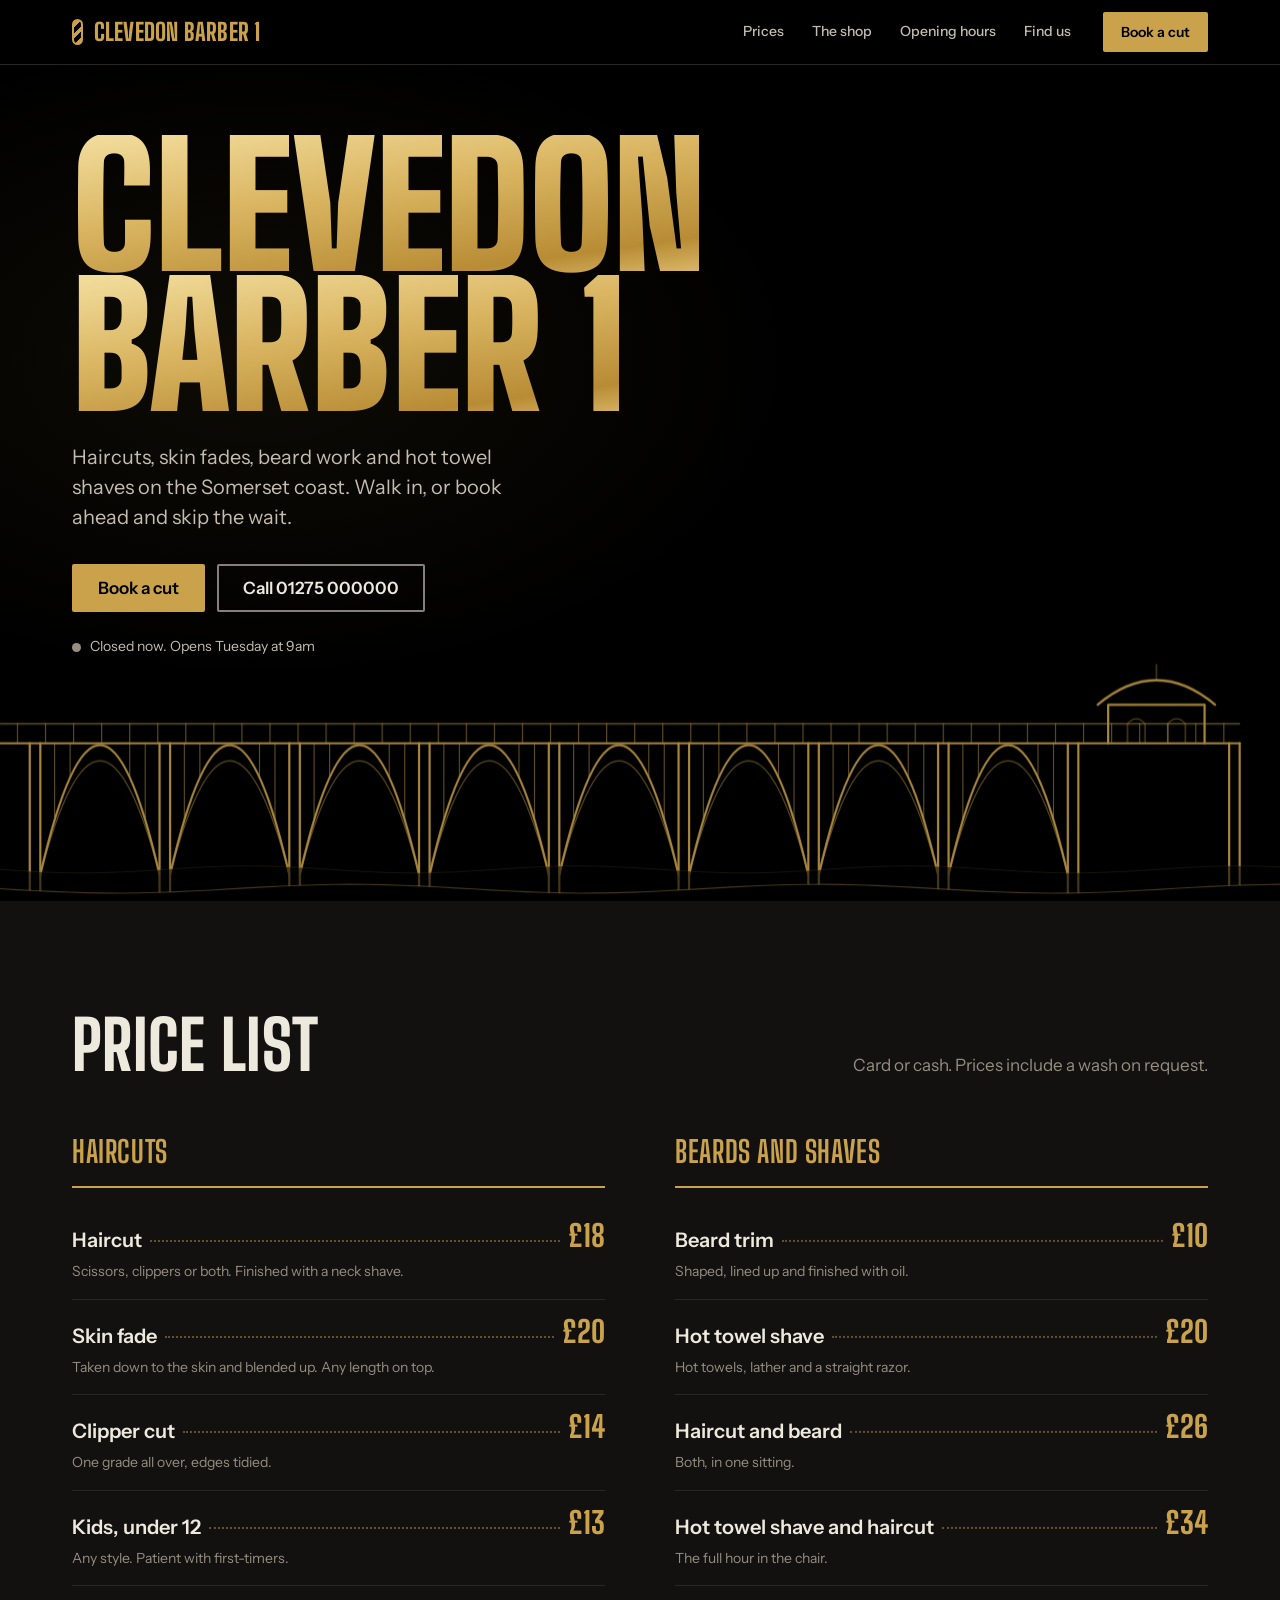
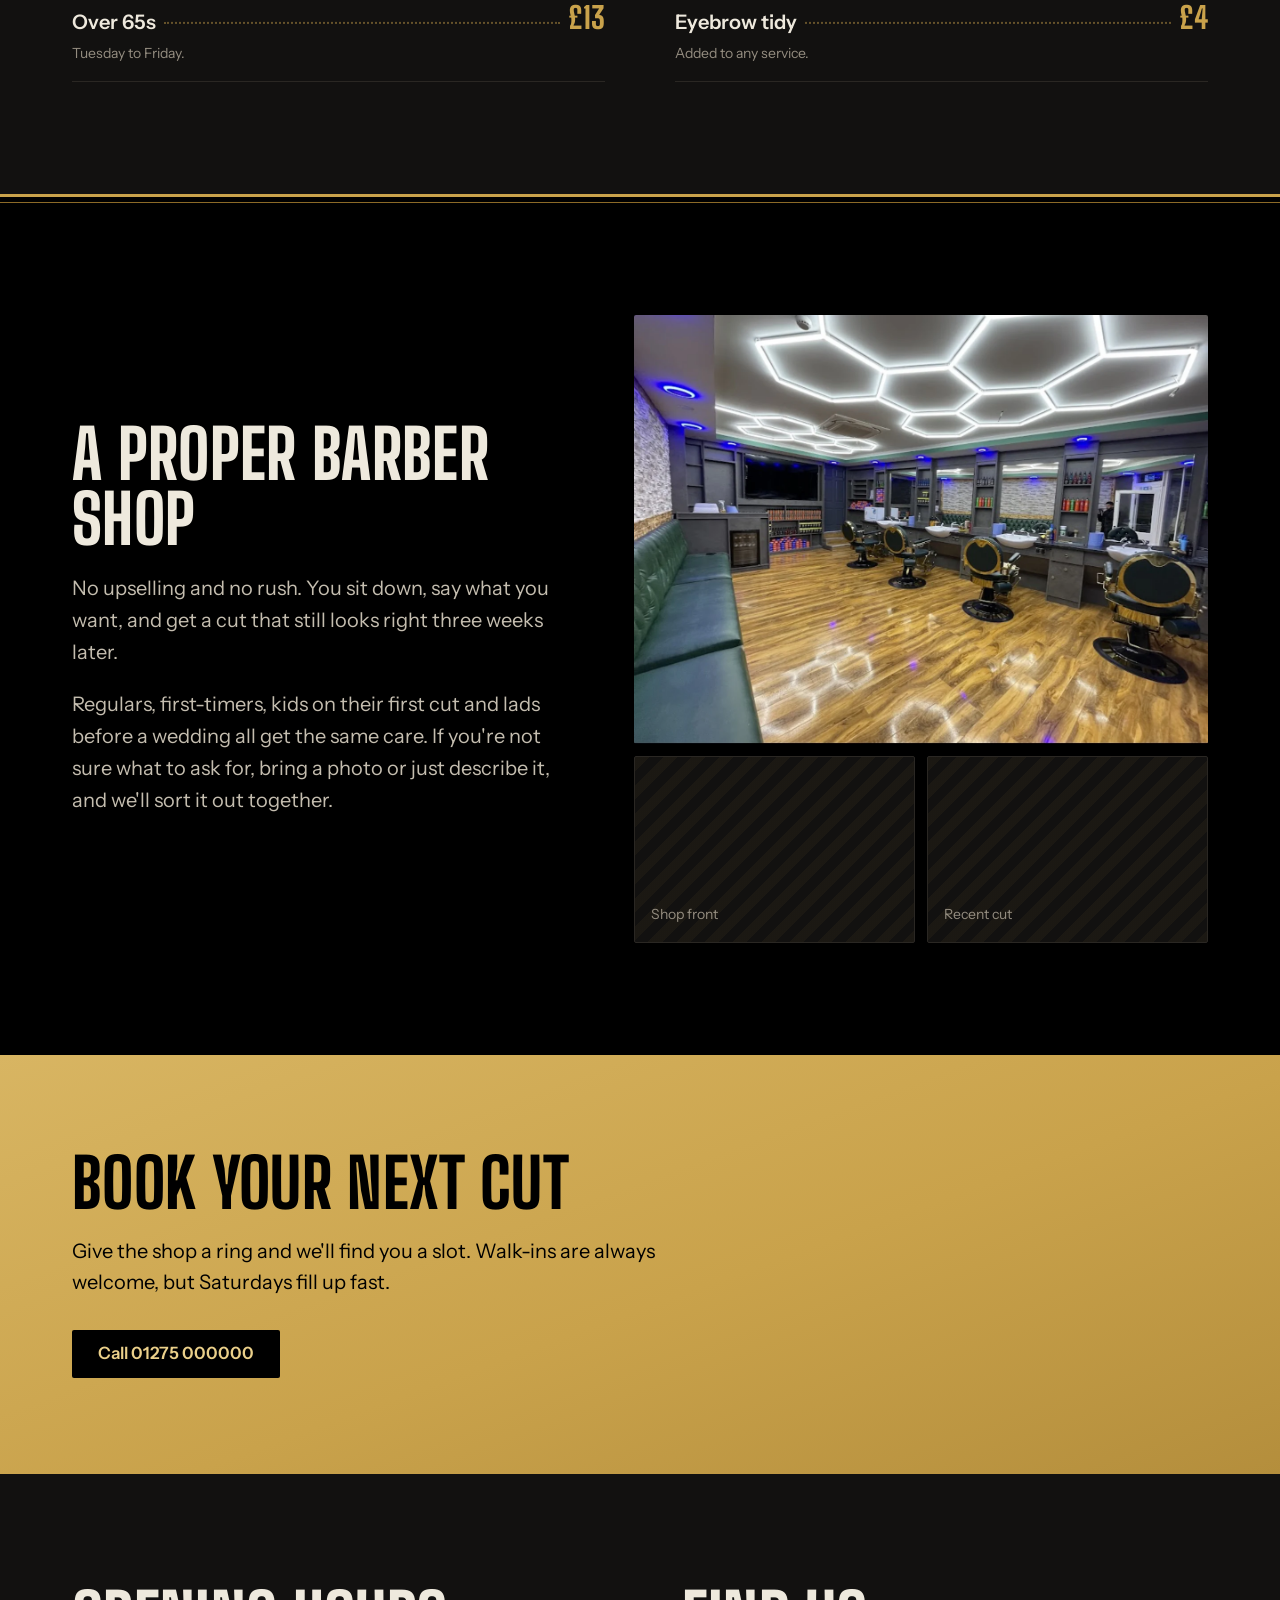
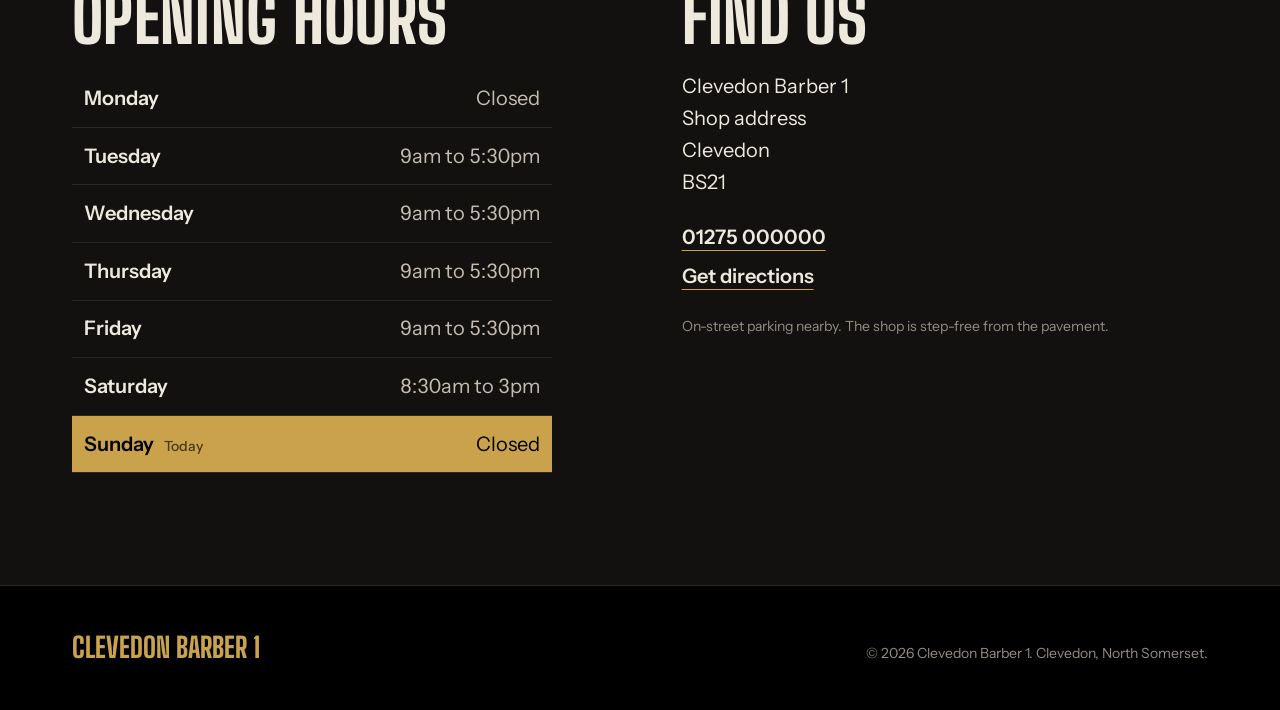
==== black-gold/index.html @ 1986ed8e "Initial designs push" ====
<!doctype html>
<html lang="en-GB">
<head>
  <meta charset="utf-8">
  <meta name="viewport" content="width=device-width, initial-scale=1">
  <title>Clevedon Barber 1 | Haircuts, fades and hot towel shaves in Clevedon</title>
  <meta name="description" content="Clevedon Barber 1 — haircuts, skin fades, beard trims and hot towel shaves in Clevedon, North Somerset. Walk in or book online.">
  <meta name="theme-color" content="#000000">

  <!-- Social sharing preview (WhatsApp, Facebook, etc.) -->
  <meta property="og:type" content="website">
  <meta property="og:title" content="Clevedon Barber 1">
  <meta property="og:description" content="Haircuts, skin fades, beard trims and hot towel shaves in Clevedon. Walk in or book online.">
  <meta property="og:image" content="assets/og-image.png">
  <meta property="og:locale" content="en_GB">

  <link rel="icon" href="assets/favicon.svg" type="image/svg+xml">
  <link rel="preconnect" href="https://fonts.googleapis.com">
  <link rel="preconnect" href="https://fonts.gstatic.com" crossorigin>
  <link href="https://fonts.googleapis.com/css2?family=Big+Shoulders+Display:wght@700;800;900&family=Instrument+Sans:wght@400;500;600&display=swap" rel="stylesheet">
  <link rel="stylesheet" href="styles.css">

  <!-- Helps Google show the shop in local search. Update alongside the visible details below. -->
  <script type="application/ld+json">
  {
    "@context": "https://schema.org",
    "@type": "HairSalon",
    "name": "Clevedon Barber 1",
    "description": "Barber shop in Clevedon offering haircuts, skin fades, beard trims and hot towel shaves.",
    "telephone": "+441275000000",
    "priceRange": "££",
    "address": {
      "@type": "PostalAddress",
      "streetAddress": "SHOP ADDRESS",
      "addressLocality": "Clevedon",
      "addressRegion": "North Somerset",
      "postalCode": "BS21",
      "addressCountry": "GB"
    },
    "openingHoursSpecification": [
      { "@type": "OpeningHoursSpecification", "dayOfWeek": ["Tuesday","Wednesday","Thursday","Friday"], "opens": "09:00", "closes": "17:30" },
      { "@type": "OpeningHoursSpecification", "dayOfWeek": "Saturday", "opens": "08:30", "closes": "15:00" }
    ]
  }
  </script>
</head>
<body>
  <a class="skip" href="#main">Skip to content</a>

  <header class="site-header">
    <div class="wrap header-inner">
      <a class="mark" href="#top" aria-label="Clevedon Barber 1, back to top">
        <span class="mark-pole" aria-hidden="true"></span>
        Clevedon Barber 1
      </a>
      <nav class="nav" aria-label="Main">
        <a href="#prices">Prices</a>
        <a href="#shop">The shop</a>
        <a href="#hours">Opening hours</a>
        <a href="#visit">Find us</a>
      </nav>
      <a class="btn btn-small" href="#book" data-book-link>Book a cut</a>
    </div>
  </header>

  <main id="main">
    <!-- ============ HERO ============ -->
    <section class="hero" id="top">
      <div class="wrap hero-copy">
        <h1 class="wordmark">
          <span class="wm-line">Clevedon</span>
          <span class="wm-line">Barber 1</span>
        </h1>
        <p class="hero-lede">Haircuts, skin fades, beard work and hot towel shaves on the Somerset coast. Walk in, or book ahead and skip the wait.</p>
        <div class="hero-actions">
          <a class="btn btn-red" href="#book" data-book-link>Book a cut</a>
          <a class="btn btn-ghost" href="tel:+441275000000">Call 01275 000000</a>
        </div>
        <p class="hero-status" data-status aria-live="polite"></p>
      </div>

      <figure class="pier" aria-hidden="true">
        <svg class="pier-svg" viewBox="0 0 1460 330" preserveAspectRatio="xMaxYMax slice" focusable="false">
          <defs>
            <linearGradient id="sea" x1="0" y1="0" x2="0" y2="1">
              <stop offset="0" stop-color="#000000" stop-opacity=".55"/>
              <stop offset="1" stop-color="#000000" stop-opacity=".95"/>
            </linearGradient>
          </defs>
          <g class="pier-lines" fill="none" stroke="currentColor" stroke-linecap="round" stroke-linejoin="round">
            <!-- deck + rail, drawn by script.js -->
          </g>
          <g class="tide">
            <path class="tide-back" fill="url(#sea)" d=""/>
            <path class="tide-front" fill="#000000" d=""/>
          </g>
        </svg>
        <figcaption class="sr-only">Line drawing of Clevedon Pier</figcaption>
      </figure>
    </section>

    <!-- ============ PRICES ============ -->
    <!-- Prices below are SAMPLE figures — confirm every one with the shop before going live. -->
    <section class="prices" id="prices" aria-labelledby="prices-title">
      <div class="wrap">
        <div class="section-head">
          <h2 id="prices-title" class="display">Price list</h2>
          <p class="section-note">Card or cash. Prices include a wash on request.</p>
        </div>

        <div class="board">
          <div class="board-col">
            <h3 class="board-title">Haircuts</h3>
            <ul class="price-list">
              <li><span class="item">Haircut</span><span class="leader" aria-hidden="true"></span><span class="price">£18</span>
                <span class="desc">Scissors, clippers or both. Finished with a neck shave.</span></li>
              <li><span class="item">Skin fade</span><span class="leader" aria-hidden="true"></span><span class="price">£20</span>
                <span class="desc">Taken down to the skin and blended up. Any length on top.</span></li>
              <li><span class="item">Clipper cut</span><span class="leader" aria-hidden="true"></span><span class="price">£14</span>
                <span class="desc">One grade all over, edges tidied.</span></li>
              <li><span class="item">Kids, under 12</span><span class="leader" aria-hidden="true"></span><span class="price">£13</span>
                <span class="desc">Any style. Patient with first-timers.</span></li>
              <li><span class="item">Over 65s</span><span class="leader" aria-hidden="true"></span><span class="price">£13</span>
                <span class="desc">Tuesday to Friday.</span></li>
            </ul>
          </div>

          <div class="board-col">
            <h3 class="board-title">Beards and shaves</h3>
            <ul class="price-list">
              <li><span class="item">Beard trim</span><span class="leader" aria-hidden="true"></span><span class="price">£10</span>
                <span class="desc">Shaped, lined up and finished with oil.</span></li>
              <li><span class="item">Hot towel shave</span><span class="leader" aria-hidden="true"></span><span class="price">£20</span>
                <span class="desc">Hot towels, lather and a straight razor.</span></li>
              <li><span class="item">Haircut and beard</span><span class="leader" aria-hidden="true"></span><span class="price">£26</span>
                <span class="desc">Both, in one sitting.</span></li>
              <li><span class="item">Hot towel shave and haircut</span><span class="leader" aria-hidden="true"></span><span class="price">£34</span>
                <span class="desc">The full hour in the chair.</span></li>
              <li><span class="item">Eyebrow tidy</span><span class="leader" aria-hidden="true"></span><span class="price">£4</span>
                <span class="desc">Added to any service.</span></li>
            </ul>
          </div>
        </div>
      </div>
    </section>

    <div class="pole-rule" aria-hidden="true"></div>

    <!-- ============ THE SHOP ============ -->
    <section class="shop" id="shop" aria-labelledby="shop-title">
      <div class="wrap shop-grid">
        <div class="shop-copy">
          <h2 id="shop-title" class="display">A proper barber shop</h2>
          <p>No upselling and no rush. You sit down, say what you want, and get a cut that still looks right three weeks later.</p>
          <p>Regulars, first-timers, kids on their first cut and lads before a wedding all get the same care. If you're not sure what to ask for, bring a photo or just describe it, and we'll sort it out together.</p>
          <a class="text-link" href="https://www.instagram.com/" rel="noopener" data-instagram-link>See recent cuts on Instagram</a>
        </div>

        <!-- Swap each placeholder <div class="photo ..."> for an <img src="assets/photos/....jpg" alt="..."> once real photos are in. -->
        <div class="photos">
          <img class="photo-main" src="assets/photos/inside.webp" width="1290" height="963" loading="lazy" decoding="async"
               alt="Inside Clevedon Barber 1: four black and gold barber chairs facing a row of mirrors and basins, a green leather bench along the wall, and hexagonal lights across the ceiling">
          <div class="photo" role="img" aria-label="Photo of the shop front to be added"><span>Shop front</span></div>
          <div class="photo" role="img" aria-label="Photo of a recent cut to be added"><span>Recent cut</span></div>
        </div>
      </div>
    </section>

    <!-- ============ BOOK ============ -->
    <section class="book" id="book" aria-labelledby="book-title">
      <div class="wrap book-inner">
        <h2 id="book-title" class="display">Book your next cut</h2>
        <p data-book-copy data-offline-text="Give the shop a ring and we'll find you a slot. Walk-ins are always welcome, but Saturdays fill up fast.">Pick a time online and you'll get a reminder the day before. Walk-ins are always welcome, but Saturdays fill up fast.</p>
        <div class="hero-actions">
          <!-- Replace href with the shop's booking page (Booksy, Fresha, Setmore, etc.) -->
          <a class="btn btn-red" href="#" data-book-external>Choose a time</a>
          <a class="btn btn-ghost" href="tel:+441275000000" data-book-alt>Or call 01275 000000</a>
        </div>
      </div>
    </section>

    <!-- ============ HOURS + VISIT ============ -->
    <section class="visit" aria-label="Opening hours and location">
      <div class="wrap visit-grid">
        <div id="hours">
          <h2 class="display">Opening hours</h2>
          <!-- Times use 24-hour format in data-open / data-close. Leave both empty for closed days. -->
          <table class="hours" data-hours>
            <caption class="sr-only">Opening hours for each day of the week</caption>
            <tbody>
              <tr data-day="1" data-open="" data-close=""><th scope="row">Monday</th><td>Closed</td></tr>
              <tr data-day="2" data-open="09:00" data-close="17:30"><th scope="row">Tuesday</th><td>9am to 5:30pm</td></tr>
              <tr data-day="3" data-open="09:00" data-close="17:30"><th scope="row">Wednesday</th><td>9am to 5:30pm</td></tr>
              <tr data-day="4" data-open="09:00" data-close="17:30"><th scope="row">Thursday</th><td>9am to 5:30pm</td></tr>
              <tr data-day="5" data-open="09:00" data-close="17:30"><th scope="row">Friday</th><td>9am to 5:30pm</td></tr>
              <tr data-day="6" data-open="08:30" data-close="15:00"><th scope="row">Saturday</th><td>8:30am to 3pm</td></tr>
              <tr data-day="0" data-open="" data-close=""><th scope="row">Sunday</th><td>Closed</td></tr>
            </tbody>
          </table>
        </div>

        <div id="visit">
          <h2 class="display">Find us</h2>
          <address class="address">
            Clevedon Barber 1<br>
            Shop address<br>
            Clevedon<br>
            BS21
          </address>
          <ul class="contact">
            <li><a href="tel:+441275000000">01275 000000</a></li>
            <li><a href="https://www.google.com/maps/search/?api=1&amp;query=Clevedon+Barber+1+Clevedon" rel="noopener">Get directions</a></li>
            <li><a href="https://www.instagram.com/" rel="noopener" data-instagram-link>Instagram</a></li>
          </ul>
          <p class="small">On-street parking nearby. The shop is step-free from the pavement.</p>
        </div>
      </div>
    </section>
  </main>

  <footer class="site-footer">
    <div class="wrap footer-inner">
      <p class="footer-mark">Clevedon Barber 1</p>
      <p class="small">© <span data-year>2026</span> Clevedon Barber 1. Clevedon, North Somerset.</p>
    </div>
  </footer>

  <!-- Phone-only quick actions -->
  <div class="quickbar" aria-label="Quick actions">
    <a class="btn btn-ghost" href="tel:+441275000000">Call</a>
    <a class="btn btn-red" href="#book" data-book-link>Book a cut</a>
  </div>

  <script src="script.js" defer></script>
</body>
</html>
---- black-gold/styles.css ----
/* ==========================================================
   Clevedon Barber 1 — black and gold
   Gold leaf on black, like the signwritten lettering on a
   traditional barber's window.
   ========================================================== */

:root {
  --black: #000000;        /* main ground */
  --coal: #121110;         /* alternate sections */
  --line: #2A2723;         /* hairlines on dark */
  --gold: #C9A24B;         /* gold leaf */
  --gold-light: #EBD08A;
  --gold-dark: #8C6A27;
  --ivory: #EEE9DD;        /* body text on black */
  --grey: #948D80;
  --grey-light: #C4BDAF;

  --display: "Big Shoulders Display", "Arial Narrow", Impact, sans-serif;
  --body: "Instrument Sans", system-ui, -apple-system, "Segoe UI", sans-serif;

  --step--1: 0.875rem;
  --step-0: 1.0625rem;
  --step-1: 1.25rem;
  --step-2: clamp(1.5rem, 1.2rem + 1vw, 1.875rem);
  --step-3: clamp(2.5rem, 1.6rem + 3.6vw, 4.25rem);
  --step-wordmark: clamp(4.5rem, min(1rem + 15vw, 19svh), 13.5rem);
  --pier-h: clamp(12rem, 4rem + 15vw, 24rem);

  --gutter: clamp(1rem, 0.5rem + 2.5vw, 2.5rem);
  --max: 76rem;
  --radius: 2px;

  /* Gold leaf: a highlight band through a warm metallic ramp */
  --leaf: linear-gradient(172deg,
    #F3DE9E 0%, #D9B460 22%, #B88C35 42%, #F0D58C 55%, #C9A24B 70%, #8C6A27 100%);
}

*,
*::before,
*::after { box-sizing: border-box; }

html {
  scroll-behavior: smooth; scroll-padding-top: 5rem;
  -webkit-text-size-adjust: 100%;
  color-scheme: dark;
}

body {
  margin: 0;
  background: var(--black);
  color: var(--ivory);
  font-family: var(--body);
  font-size: var(--step-0);
  line-height: 1.55;
  -webkit-font-smoothing: antialiased;
  text-rendering: optimizeLegibility;
}

img { max-width: 100%; display: block; }
[hidden] { display: none !important; }
a { color: inherit; }

:focus-visible {
  outline: 3px solid var(--gold-light);
  outline-offset: 3px;
  border-radius: 2px;
}

::selection { background: var(--gold); color: var(--black); }

.wrap {
  width: 100%;
  max-width: var(--max);
  margin-inline: auto;
  padding-inline: var(--gutter);
}

.sr-only {
  position: absolute; width: 1px; height: 1px; padding: 0; margin: -1px;
  overflow: hidden; clip: rect(0 0 0 0); white-space: nowrap; border: 0;
}

.skip {
  position: absolute; left: 1rem; top: -4rem; z-index: 100;
  background: var(--gold); color: var(--black); padding: .6rem 1rem;
  font-weight: 600; text-decoration: none; border-radius: var(--radius);
}
.skip:focus { top: 1rem; }

.display {
  font-family: var(--display);
  font-weight: 800;
  font-size: var(--step-3);
  line-height: .95;
  letter-spacing: .005em;
  text-transform: uppercase;
  margin: 0 0 1.25rem;
  color: var(--ivory);
}

.small { font-size: var(--step--1); color: var(--grey); }

/* ---------- Buttons ---------- */
.btn {
  display: inline-flex; align-items: center; justify-content: center;
  min-height: 3rem;
  padding: .75rem 1.5rem;
  font: 600 var(--step-0)/1 var(--body);
  text-decoration: none;
  border-radius: var(--radius);
  border: 2px solid transparent;
  transition: background-color .15s ease, color .15s ease, border-color .15s ease;
  white-space: nowrap;
}
.btn-red { background: var(--gold); color: var(--black); }
.btn-red:hover { background: var(--gold-light); }
.btn-ghost { border-color: rgba(238, 233, 221, .55); color: var(--ivory); }
.btn-ghost:hover { border-color: var(--gold); color: var(--gold-light); }
.btn-small {
  min-height: 2.5rem; padding: .5rem 1rem; font-size: var(--step--1);
  background: var(--gold); color: var(--black);
}
.btn-small:hover { background: var(--gold-light); }

.text-link {
  font-weight: 600;
  text-decoration-thickness: 1px;
  text-underline-offset: .3em;
  text-decoration-color: var(--gold);
}
.text-link:hover { color: var(--gold-light); }

/* ---------- Header ---------- */
.site-header {
  position: sticky; top: 0; z-index: 50;
  background: rgba(0, 0, 0, .92);
  -webkit-backdrop-filter: blur(8px);
  backdrop-filter: blur(8px);
  color: var(--ivory);
  border-bottom: 1px solid var(--line);
}
.header-inner {
  display: flex; align-items: center; gap: 2rem;
  min-height: 4rem;
}
.mark {
  display: inline-flex; align-items: center; gap: .65rem;
  font-family: var(--display); font-weight: 800; font-size: 1.5rem;
  text-transform: uppercase; text-decoration: none; letter-spacing: .01em;
  color: var(--gold);
  margin-right: auto;
}
.mark-pole {
  width: .7rem; height: 1.6rem; border-radius: 1rem;
  border: 2px solid var(--gold);
  background: repeating-linear-gradient(-45deg,
    var(--gold) 0 4px, var(--black) 4px 8px);
}
.nav { display: flex; gap: 1.75rem; }
.nav a {
  text-decoration: none; font-size: var(--step--1); font-weight: 500;
  color: var(--grey-light);
  padding-block: .5rem;
}
.nav a:hover { color: var(--gold-light); }

/* ---------- Hero ---------- */
.hero {
  position: relative;
  background:
    radial-gradient(ellipse 60% 55% at 20% 35%, rgba(201, 162, 75, .07), transparent 70%),
    var(--black);
  color: var(--ivory);
  overflow: hidden;
  isolation: isolate;
  min-height: calc(100svh - 4rem);
  display: flex;
  flex-direction: column;
}
.hero-copy {
  position: relative; z-index: 2;
  padding-top: clamp(2.5rem, 1rem + 6svh, 6rem);
  padding-bottom: calc(var(--pier-h) * .72 + 1.5rem);
}
.wordmark {
  font-family: var(--display);
  font-weight: 900;
  font-size: var(--step-wordmark);
  line-height: .82;
  letter-spacing: -.005em;
  text-transform: uppercase;
  margin: 0 0 clamp(1rem, 3svh, 1.75rem);
  color: var(--gold);
}
.wm-line {
  display: block;
  width: fit-content;
  background: var(--leaf);
  background-size: 100% 260%;
  background-position: 50% 0%;
  -webkit-background-clip: text;
  background-clip: text;
  -webkit-text-fill-color: transparent;
}
.hero-lede {
  max-width: 34ch;
  font-size: var(--step-1);
  line-height: 1.5;
  color: var(--grey-light);
  margin: 0 0 2rem;
}
.hero-actions { display: flex; flex-wrap: wrap; gap: .75rem; }
.hero-status {
  margin: 1.5rem 0 0;
  font-size: var(--step--1);
  color: var(--grey-light);
  display: flex; align-items: center; gap: .55rem;
  min-height: 1.5em;
}
.hero-status::before {
  content: ""; width: .55rem; height: .55rem; border-radius: 50%;
  background: var(--grey);
}
.hero-status:empty::before { display: none; }
.hero-status.is-open::before { background: #5FC489; box-shadow: 0 0 0 4px rgba(95, 196, 137, .18); }

/* The pier, drawn in gold */
.pier {
  position: absolute; left: 0; right: 0; bottom: 0;
  margin: 0;
  height: var(--pier-h);
  color: var(--gold);
  z-index: 1;
  pointer-events: none;
}
.pier-svg { width: 100%; height: 100%; display: block; }
.pier-lines { opacity: .85; }
.pier-lines .stroke-main { stroke-width: 2.5; }
.pier-lines .stroke-fine { stroke-width: 1.25; opacity: .6; }

.pier-lines path,
.pier-lines line {
  stroke-dasharray: 1;
  stroke-dashoffset: 1;
  animation: draw 1.4s cubic-bezier(.6, .1, .2, 1) forwards;
  animation-delay: calc(var(--i, 0) * 90ms + 200ms);
}
@keyframes draw { to { stroke-dashoffset: 0; } }

.tide-front { stroke: var(--gold); stroke-opacity: .35; stroke-width: 1.25; }
.tide-back { stroke: var(--gold); stroke-opacity: .15; stroke-width: 1; }
.tide { animation: tide 14s ease-in-out infinite alternate; }
@keyframes tide {
  from { transform: translateY(0); }
  to   { transform: translateY(-26px); }
}

.wordmark .wm-line,
.hero-lede,
.hero-actions,
.hero-status {
  animation: rise .8s cubic-bezier(.2, .7, .2, 1) both;
}
.wordmark .wm-line:nth-child(2) { animation-delay: .08s; }
.hero-lede { animation-delay: .25s; }
.hero-actions { animation-delay: .35s; }
.hero-status { animation-delay: .45s; }
/* One slow pass of light across the gold leaf */
.wordmark .wm-line {
  animation: rise .8s cubic-bezier(.2, .7, .2, 1) both, sheen 2.6s cubic-bezier(.4, 0, .2, 1) .5s both;
}
.wordmark .wm-line:nth-child(2) { animation-delay: .08s, .65s; }
@keyframes sheen {
  from { background-position: 50% 100%; }
  to   { background-position: 50% 0%; }
}
@keyframes rise {
  from { opacity: 0; transform: translateY(14px); }
  to   { opacity: 1; transform: none; }
}

/* ---------- Sections ---------- */
.prices,
.shop,
.visit { padding-block: clamp(4rem, 3rem + 5vw, 7.5rem); }

.prices,
.visit { background: var(--coal); }

.section-head {
  display: flex; flex-wrap: wrap; align-items: baseline;
  justify-content: space-between; gap: .5rem 2rem;
  margin-bottom: clamp(2rem, 1.5rem + 2vw, 3.5rem);
}
.section-head .display { margin: 0; }
.section-note { margin: 0; color: var(--grey); max-width: 40ch; }

/* ---------- Price board ---------- */
.board {
  display: grid;
  grid-template-columns: repeat(2, minmax(0, 1fr));
  gap: clamp(2.5rem, 2rem + 3vw, 5rem);
}
.board-title {
  font-family: var(--display);
  font-weight: 700;
  font-size: var(--step-2);
  text-transform: uppercase;
  letter-spacing: .02em;
  color: var(--gold);
  margin: 0 0 1rem;
  padding-bottom: .75rem;
  border-bottom: 2px solid var(--gold);
}
.price-list { list-style: none; margin: 0; padding: 0; }
.price-list li {
  display: grid;
  grid-template-columns: auto 1fr auto;
  align-items: baseline;
  column-gap: .5rem;
  padding: 1rem 0;
  border-bottom: 1px solid var(--line);
}
.item { font-weight: 600; font-size: var(--step-1); }
.leader {
  border-bottom: 2px dotted rgba(201, 162, 75, .45);
  transform: translateY(-.3em);
  min-width: 1.5rem;
}
.price {
  font-family: var(--display);
  font-weight: 800;
  font-size: 1.875rem;
  line-height: 1;
  color: var(--gold);
  font-variant-numeric: lining-nums tabular-nums;
}
.desc {
  grid-column: 1 / -1;
  color: var(--grey);
  font-size: var(--step--1);
  margin-top: .3rem;
  max-width: 46ch;
}

/* Double gold pinstripe, as signwriters frame a shop window */
.pole-rule {
  height: 9px;
  background: var(--black);
  border-top: 3px solid var(--gold);
  border-bottom: 1px solid var(--gold-dark);
}

/* ---------- The shop ---------- */
.shop { background: var(--black); }
.shop-grid {
  display: grid;
  grid-template-columns: minmax(0, 5fr) minmax(0, 6fr);
  gap: clamp(2.5rem, 2rem + 4vw, 6rem);
  align-items: center;
}
.shop-copy p {
  color: var(--grey-light);
  max-width: 44ch;
  margin: 0 0 1.25rem;
  font-size: var(--step-1);
  line-height: 1.6;
}
.shop-copy .text-link { display: inline-block; margin-top: .5rem; }

.photos {
  display: grid;
  grid-template-columns: repeat(2, minmax(0, 1fr));
  gap: .75rem;
}
.photo-main {
  grid-column: 1 / -1;
  width: 100%;
  height: auto;
  aspect-ratio: 1290 / 963;
  object-fit: cover;
}
.photo {
  position: relative;
  background:
    repeating-linear-gradient(135deg, rgba(201, 162, 75, .05) 0 10px, transparent 10px 20px),
    var(--coal);
  border: 1px solid var(--line);
  border-radius: var(--radius);
  overflow: hidden;
  display: flex; align-items: flex-end;
  padding: 1rem;
  aspect-ratio: 3 / 2;
}
.photo span { font-size: var(--step--1); color: var(--grey); }
.photos img {
  display: block;
  width: 100%;
  object-fit: cover;
  border-radius: var(--radius);
}

/* ---------- Book ---------- */
.book {
  background: linear-gradient(160deg, #D8B562 0%, #C9A24B 55%, #B48E3C 100%);
  color: var(--black);
  padding-block: clamp(3.5rem, 3rem + 4vw, 6rem);
}
.book .display { color: var(--black); }
.book-inner p { max-width: 46ch; font-size: var(--step-1); margin: 0 0 2rem; }
.book .btn-red { background: var(--black); color: var(--gold-light); }
.book .btn-red:hover { background: #1c1a17; }
.book .btn-ghost { border-color: var(--black); color: var(--black); }
.book .btn-ghost:hover { background: var(--black); color: var(--gold-light); }
.book :focus-visible { outline-color: var(--black); }

/* ---------- Hours & visit ---------- */
.visit-grid {
  display: grid;
  grid-template-columns: repeat(2, minmax(0, 1fr));
  gap: clamp(3rem, 2rem + 4vw, 6rem);
}
.hours {
  width: 100%;
  max-width: 30rem;
  border-collapse: collapse;
  font-size: var(--step-1);
}
.hours th,
.hours td {
  text-align: left;
  padding: .8rem .75rem;
  border-bottom: 1px solid var(--line);
  font-variant-numeric: tabular-nums;
}
.hours th { font-weight: 600; }
.hours td { text-align: right; color: var(--grey-light); }
.hours tr.is-today { background: var(--gold); color: var(--black); }
.hours tr.is-today td { color: var(--black); }
.hours tr.is-today th::after {
  content: "Today";
  margin-left: .6rem;
  font-size: var(--step--1);
  font-weight: 500;
  color: rgba(0, 0, 0, .65);
}

.address {
  font-style: normal;
  font-size: var(--step-1);
  line-height: 1.6;
  margin: 0 0 1.5rem;
}
.contact { list-style: none; margin: 0 0 1.5rem; padding: 0; }
.contact li + li { margin-top: .5rem; }
.contact a {
  font-weight: 600; font-size: var(--step-1);
  text-decoration-thickness: 1px;
  text-underline-offset: .3em;
  text-decoration-color: var(--gold);
}
.contact a:hover { color: var(--gold-light); }

/* ---------- Footer ---------- */
.site-footer {
  background: var(--black);
  color: var(--grey-light);
  padding-block: 2.5rem;
  border-top: 1px solid var(--line);
}
.footer-inner {
  display: flex; flex-wrap: wrap; align-items: baseline;
  justify-content: space-between; gap: .5rem 2rem;
}
.footer-mark {
  margin: 0;
  font-family: var(--display); font-weight: 800; font-size: 1.75rem;
  text-transform: uppercase; color: var(--gold);
}
.site-footer .small { margin: 0; color: var(--grey); }

/* ---------- Phone quick bar ---------- */
.quickbar { display: none; }

@media (max-width: 52rem) {
  .nav { display: none; }
  .board,
  .shop-grid,
  .visit-grid { grid-template-columns: minmax(0, 1fr); }
}

@media (max-width: 40rem) {
  .header-inner .btn-small { display: none; }
  .quickbar {
    display: grid;
    grid-template-columns: 1fr 2fr;
    gap: .5rem;
    position: fixed; left: 0; right: 0; bottom: 0; z-index: 60;
    padding: .6rem 1rem calc(.6rem + env(safe-area-inset-bottom));
    background: var(--black);
    border-top: 1px solid var(--line);
  }
  body { padding-bottom: calc(4.25rem + env(safe-area-inset-bottom)); }
  .hero { min-height: calc(100svh - 8.25rem - env(safe-area-inset-bottom)); }
  .hero-actions .btn { flex: 1 1 100%; }
  .hours td, .hours th { padding-inline: .5rem; }
  .item { font-size: var(--step-0); }
  .price { font-size: 1.6rem; }
}

@media (prefers-reduced-motion: reduce) {
  html { scroll-behavior: auto; }
  *, *::before, *::after {
    animation-duration: .001ms !important;
    animation-delay: 0ms !important;
    animation-iteration-count: 1 !important;
  }
  .tide { animation: none; }
}
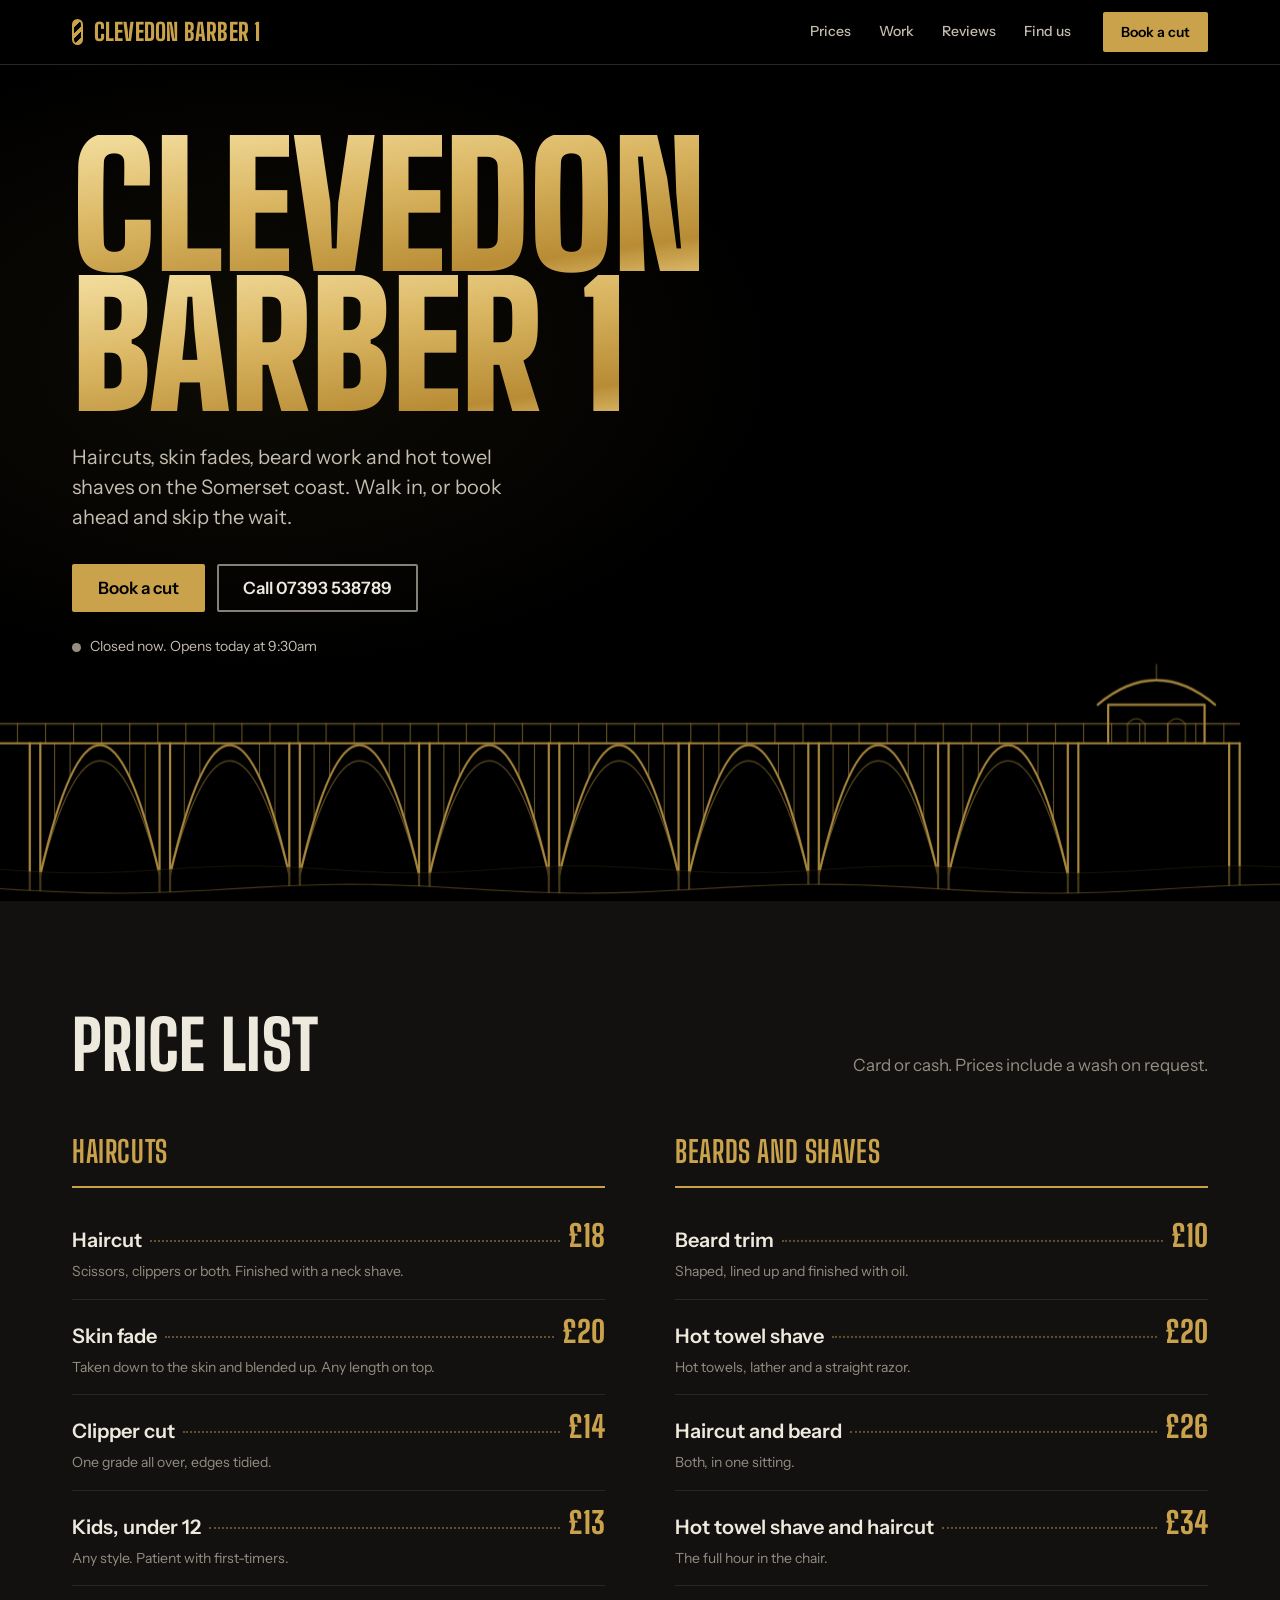
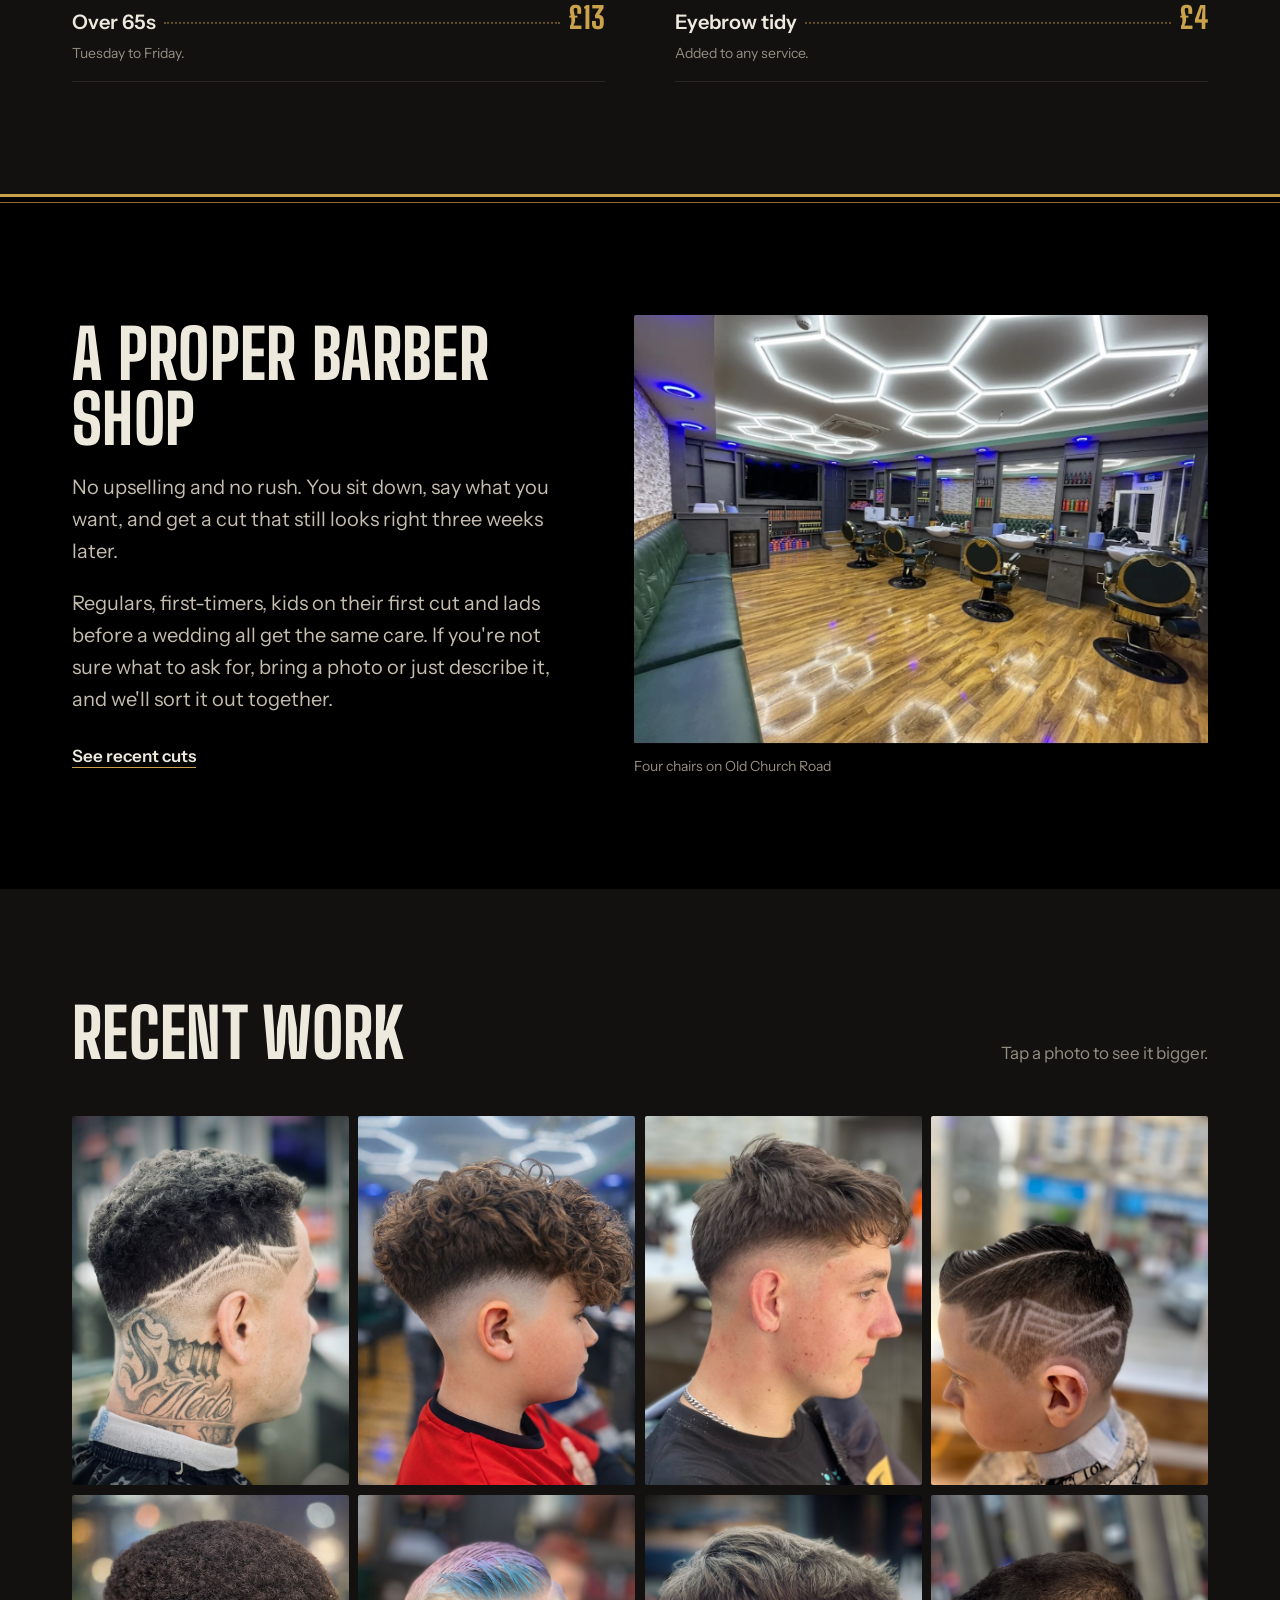
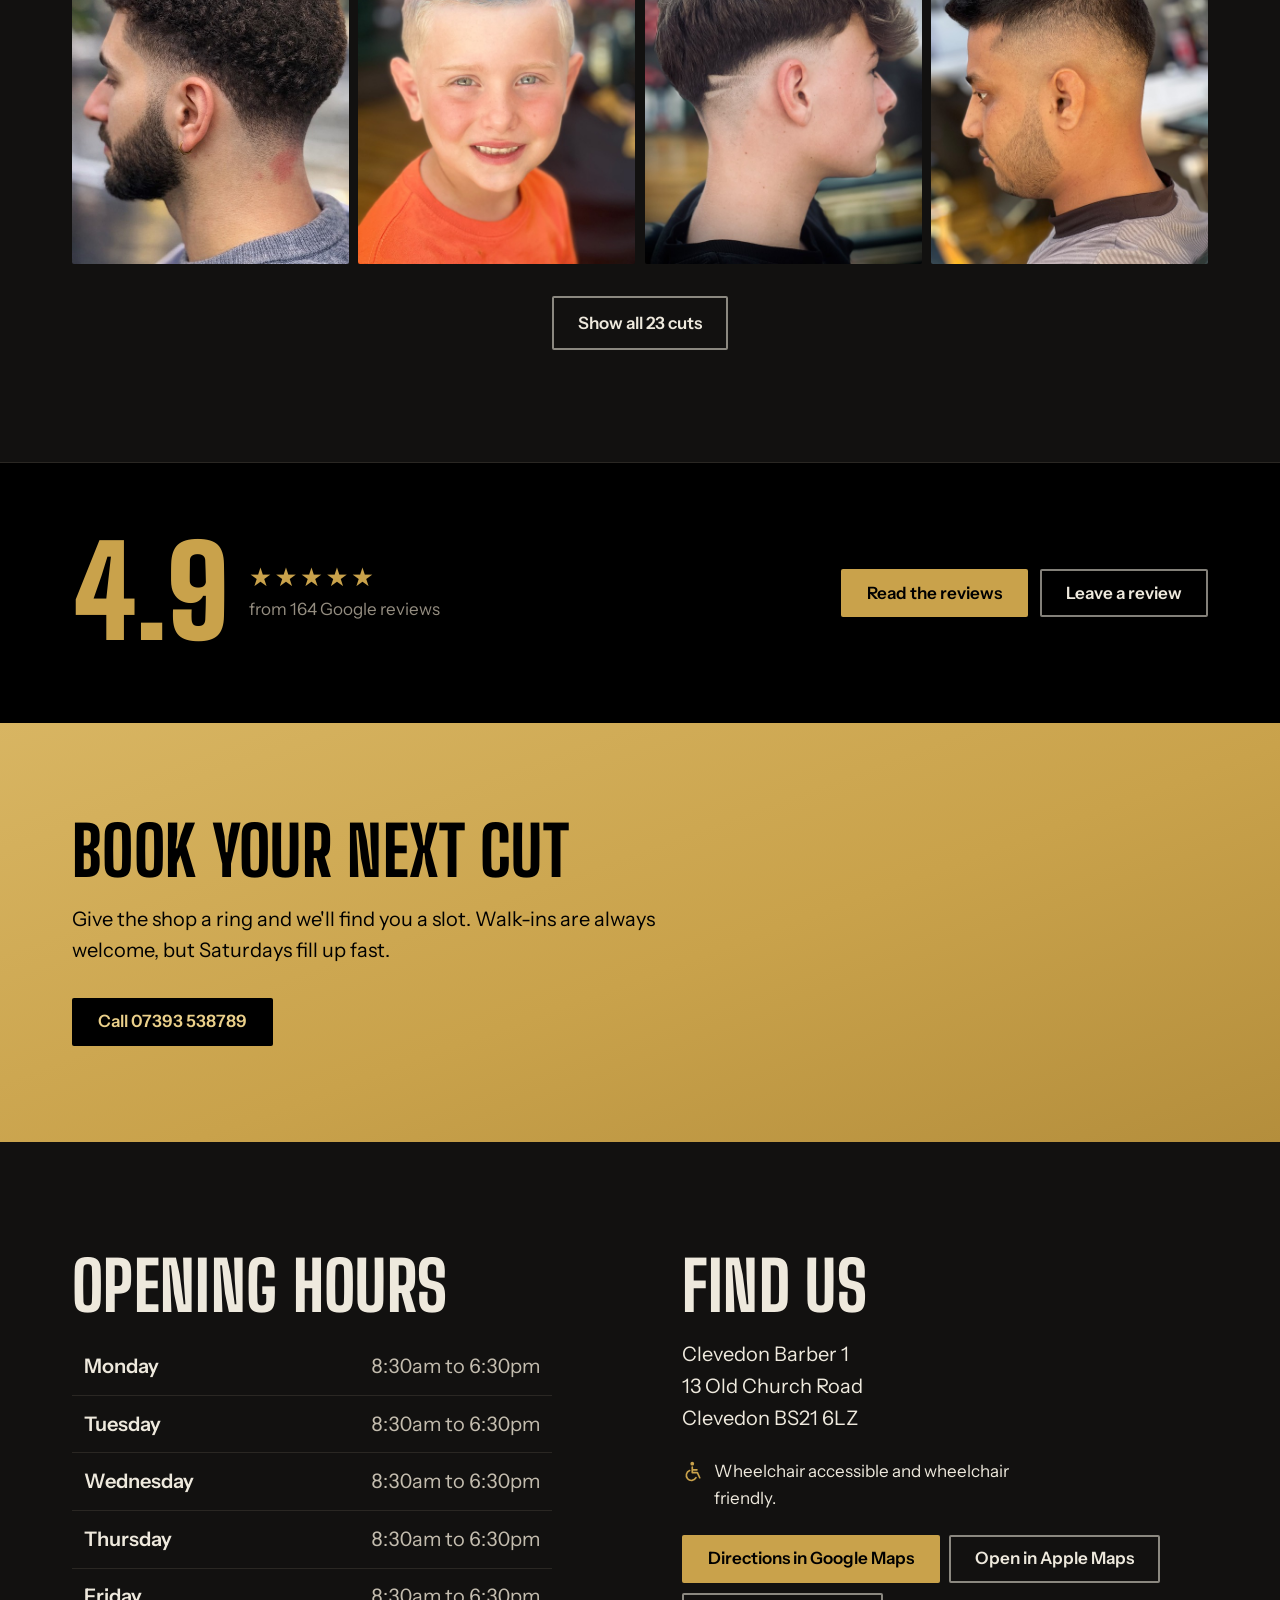
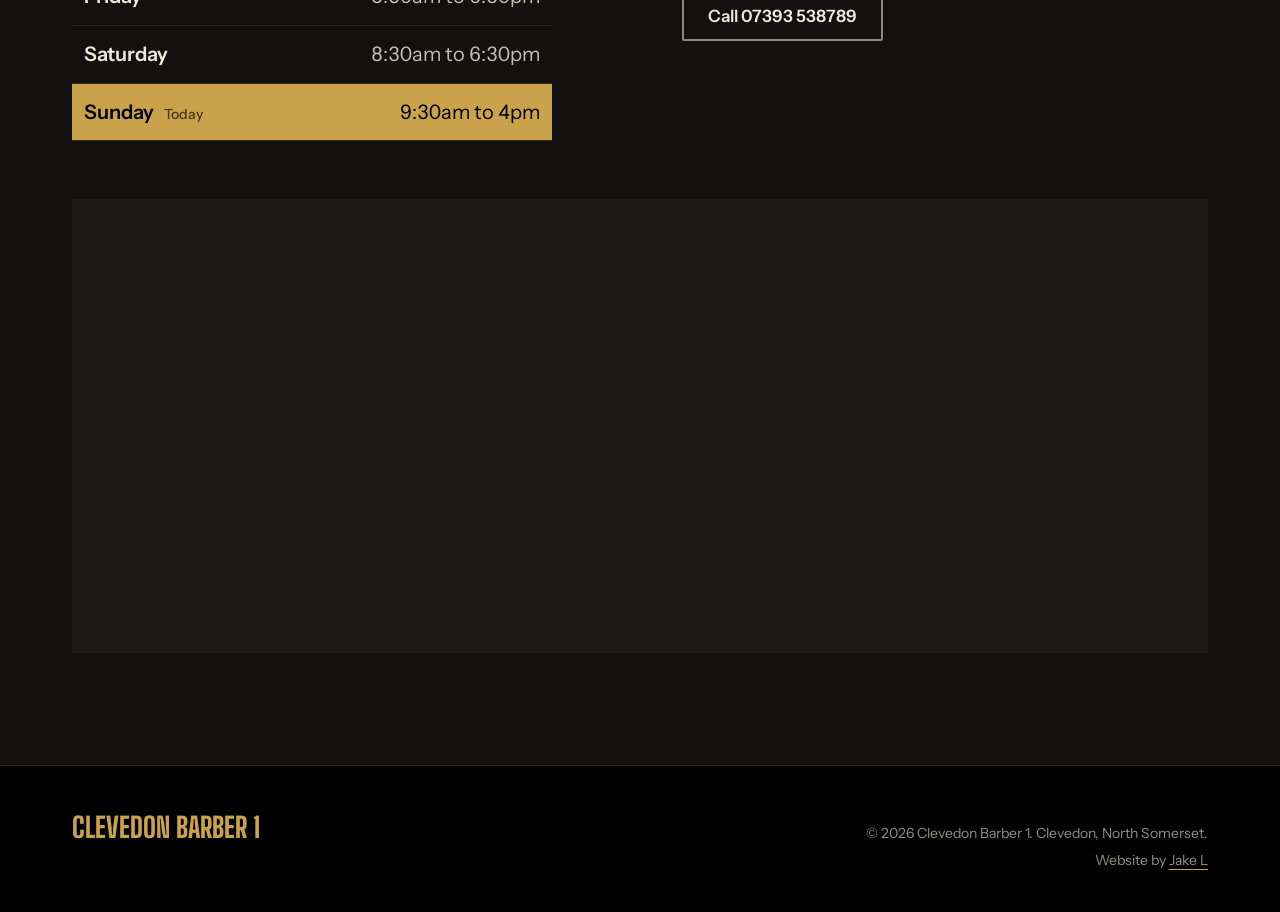
==== commit 572def78: "Prepare all three designs for Kam's first review Showcase: - Add clevedonbarber1.com: canonical link" ====
--- a/black-gold/index.html
+++ b/black-gold/index.html
@@ -4,7 +4,7 @@
   <meta charset="utf-8">
   <meta name="viewport" content="width=device-width, initial-scale=1">
   <title>Clevedon Barber 1 | Haircuts, fades and hot towel shaves in Clevedon</title>
-  <meta name="description" content="Clevedon Barber 1 — haircuts, skin fades, beard trims and hot towel shaves in Clevedon, North Somerset. Walk in or book online.">
+  <meta name="description" content="Clevedon Barber 1 — haircuts, skin fades, beard trims and hot towel shaves on Old Church Road, Clevedon. Rated 4.9 on Google. Walk in or call to book.">
   <meta name="theme-color" content="#000000">
 
   <!-- Social sharing preview (WhatsApp, Facebook, etc.) -->
@@ -27,19 +27,23 @@
     "@type": "HairSalon",
     "name": "Clevedon Barber 1",
     "description": "Barber shop in Clevedon offering haircuts, skin fades, beard trims and hot towel shaves.",
-    "telephone": "+441275000000",
+    "telephone": "+447393538789",
+    "image": "assets/photos/inside.webp",
     "priceRange": "££",
+    "amenityFeature": [
+      { "@type": "LocationFeatureSpecification", "name": "Wheelchair accessible", "value": true }
+    ],
     "address": {
       "@type": "PostalAddress",
-      "streetAddress": "SHOP ADDRESS",
+      "streetAddress": "13 Old Church Road",
       "addressLocality": "Clevedon",
       "addressRegion": "North Somerset",
-      "postalCode": "BS21",
+      "postalCode": "BS21 6LZ",
       "addressCountry": "GB"
     },
     "openingHoursSpecification": [
-      { "@type": "OpeningHoursSpecification", "dayOfWeek": ["Tuesday","Wednesday","Thursday","Friday"], "opens": "09:00", "closes": "17:30" },
-      { "@type": "OpeningHoursSpecification", "dayOfWeek": "Saturday", "opens": "08:30", "closes": "15:00" }
+      { "@type": "OpeningHoursSpecification", "dayOfWeek": ["Monday","Tuesday","Wednesday","Thursday","Friday","Saturday"], "opens": "08:30", "closes": "18:30" },
+      { "@type": "OpeningHoursSpecification", "dayOfWeek": "Sunday", "opens": "09:30", "closes": "16:00" }
     ]
   }
   </script>
@@ -55,13 +59,37 @@
       </a>
       <nav class="nav" aria-label="Main">
         <a href="#prices">Prices</a>
-        <a href="#shop">The shop</a>
-        <a href="#hours">Opening hours</a>
+        <a href="#work">Work</a>
+        <a href="#reviews">Reviews</a>
         <a href="#visit">Find us</a>
       </nav>
       <a class="btn btn-small" href="#book" data-book-link>Book a cut</a>
+      <button class="burger" type="button" aria-expanded="false" aria-controls="menu" aria-label="Open menu" data-burger>
+        <span></span><span></span>
+      </button>
     </div>
   </header>
+
+  <!-- Phone menu -->
+  <nav class="menu" id="menu" aria-label="Menu" inert data-menu>
+    <ul class="menu-links">
+      <li style="--i:0"><a href="#top">Home</a></li>
+      <li style="--i:1"><a href="#prices">Prices</a></li>
+      <li style="--i:2"><a href="#shop">The shop</a></li>
+      <li style="--i:3"><a href="#work">Recent work</a></li>
+      <li style="--i:4"><a href="#reviews">Reviews</a></li>
+      <li style="--i:5"><a href="#visit">Find us</a></li>
+    </ul>
+    <div class="menu-foot">
+      <p class="menu-status" data-menu-status></p>
+      <div class="menu-actions">
+        <a class="btn btn-ghost" href="tel:+447393538789">Call</a>
+        <a class="btn btn-ghost" href="#" data-directions="google" target="_blank" rel="noopener">Directions</a>
+        <a class="btn btn-red" href="#book">Book</a>
+      </div>
+      <p class="menu-address">13 Old Church Road, Clevedon BS21 6LZ</p>
+    </div>
+  </nav>
 
   <main id="main">
     <!-- ============ HERO ============ -->
@@ -74,7 +102,7 @@
         <p class="hero-lede">Haircuts, skin fades, beard work and hot towel shaves on the Somerset coast. Walk in, or book ahead and skip the wait.</p>
         <div class="hero-actions">
           <a class="btn btn-red" href="#book" data-book-link>Book a cut</a>
-          <a class="btn btn-ghost" href="tel:+441275000000">Call 01275 000000</a>
+          <a class="btn btn-ghost" href="tel:+447393538789">Call 07393 538789</a>
         </div>
         <p class="hero-status" data-status aria-live="polite"></p>
       </div>
@@ -101,7 +129,7 @@
 
     <!-- ============ PRICES ============ -->
     <!-- Prices below are SAMPLE figures — confirm every one with the shop before going live. -->
-    <section class="prices" id="prices" aria-labelledby="prices-title">
+    <section class="prices on-light" id="prices" aria-labelledby="prices-title">
       <div class="wrap">
         <div class="section-head">
           <h2 id="prices-title" class="display">Price list</h2>
@@ -153,15 +181,71 @@
           <h2 id="shop-title" class="display">A proper barber shop</h2>
           <p>No upselling and no rush. You sit down, say what you want, and get a cut that still looks right three weeks later.</p>
           <p>Regulars, first-timers, kids on their first cut and lads before a wedding all get the same care. If you're not sure what to ask for, bring a photo or just describe it, and we'll sort it out together.</p>
-          <a class="text-link" href="https://www.instagram.com/" rel="noopener" data-instagram-link>See recent cuts on Instagram</a>
-        </div>
-
-        <!-- Swap each placeholder <div class="photo ..."> for an <img src="assets/photos/....jpg" alt="..."> once real photos are in. -->
-        <div class="photos">
-          <img class="photo-main" src="assets/photos/inside.webp" width="1290" height="963" loading="lazy" decoding="async"
+          <a class="text-link" href="#work">See recent cuts</a>
+        </div>
+
+        <figure class="shop-photo">
+          <img src="assets/photos/inside.webp" width="1290" height="963" loading="lazy" decoding="async"
                alt="Inside Clevedon Barber 1: four black and gold barber chairs facing a row of mirrors and basins, a green leather bench along the wall, and hexagonal lights across the ceiling">
-          <div class="photo" role="img" aria-label="Photo of the shop front to be added"><span>Shop front</span></div>
-          <div class="photo" role="img" aria-label="Photo of a recent cut to be added"><span>Recent cut</span></div>
+          <figcaption>Four chairs on Old Church Road</figcaption>
+        </figure>
+      </div>
+    </section>
+
+    <!-- ============ RECENT WORK ============ -->
+    <!-- Each photo has a grid size (cut-NN-small.jpg) and a full-screen size (cut-NN.jpg). The first 8 show straight away. -->
+    <section class="work" id="work" aria-labelledby="work-title">
+      <div class="wrap">
+        <div class="section-head">
+          <h2 id="work-title" class="display">Recent work</h2>
+          <p class="section-note">Tap a photo to see it bigger.</p>
+        </div>
+        <ul class="gallery" id="gallery" data-gallery>
+          <li><button class="shot" type="button" aria-label="View larger: Curly top with a mid skin fade and a freehand line design running into a neck tattoo"><img src="assets/photos/work/cut-01-small.jpg" data-full="assets/photos/work/cut-01.jpg" alt="Curly top with a mid skin fade and a freehand line design running into a neck tattoo" width="600" height="800" loading="lazy" decoding="async"></button></li>
+          <li><button class="shot" type="button" aria-label="View larger: Curly crop with a low drop fade, under the shop's hexagon lights"><img src="assets/photos/work/cut-02-small.jpg" data-full="assets/photos/work/cut-02.jpg" alt="Curly crop with a low drop fade, under the shop's hexagon lights" width="600" height="800" loading="lazy" decoding="async"></button></li>
+          <li><button class="shot" type="button" aria-label="View larger: Messy textured crop with a mid skin fade"><img src="assets/photos/work/cut-03-small.jpg" data-full="assets/photos/work/cut-03.jpg" alt="Messy textured crop with a mid skin fade" width="600" height="800" loading="lazy" decoding="async"></button></li>
+          <li><button class="shot" type="button" aria-label="View larger: Boy's slick-back with a detailed zigzag design shaved into the fade"><img src="assets/photos/work/cut-04-small.jpg" data-full="assets/photos/work/cut-04.jpg" alt="Boy's slick-back with a detailed zigzag design shaved into the fade" width="600" height="800" loading="lazy" decoding="async"></button></li>
+          <li><button class="shot" type="button" aria-label="View larger: Curly afro taper with a sharp neckline and full beard"><img src="assets/photos/work/cut-05-small.jpg" data-full="assets/photos/work/cut-05.jpg" alt="Curly afro taper with a sharp neckline and full beard" width="600" height="800" loading="lazy" decoding="async"></button></li>
+          <li><button class="shot" type="button" aria-label="View larger: Smiling boy with a blue and pink side-parted cut and skin fade"><img src="assets/photos/work/cut-06-small.jpg" data-full="assets/photos/work/cut-06.jpg" alt="Smiling boy with a blue and pink side-parted cut and skin fade" width="600" height="800" loading="lazy" decoding="async"></button></li>
+          <li><button class="shot" type="button" aria-label="View larger: Textured fringe with a low fade and a shaved line"><img src="assets/photos/work/cut-07-small.jpg" data-full="assets/photos/work/cut-07.jpg" alt="Textured fringe with a low fade and a shaved line" width="600" height="800" loading="lazy" decoding="async"></button></li>
+          <li><button class="shot" type="button" aria-label="View larger: Short crop with a mid skin fade and a lined-up beard"><img src="assets/photos/work/cut-08-small.jpg" data-full="assets/photos/work/cut-08.jpg" alt="Short crop with a mid skin fade and a lined-up beard" width="600" height="800" loading="lazy" decoding="async"></button></li>
+          <li class="is-extra"><button class="shot" type="button" aria-label="View larger: Boy's quiff with a low skin fade"><img src="assets/photos/work/cut-09-small.jpg" data-full="assets/photos/work/cut-09.jpg" alt="Boy's quiff with a low skin fade" width="600" height="800" loading="lazy" decoding="async"></button></li>
+          <li class="is-extra"><button class="shot" type="button" aria-label="View larger: Twists on top with a high skin fade"><img src="assets/photos/work/cut-10-small.jpg" data-full="assets/photos/work/cut-10.jpg" alt="Twists on top with a high skin fade" width="600" height="800" loading="lazy" decoding="async"></button></li>
+          <li class="is-extra"><button class="shot" type="button" aria-label="View larger: Blond textured crop with a mid drop fade, seen from behind"><img src="assets/photos/work/cut-11-small.jpg" data-full="assets/photos/work/cut-11.jpg" alt="Blond textured crop with a mid drop fade, seen from behind" width="600" height="800" loading="lazy" decoding="async"></button></li>
+          <li class="is-extra"><button class="shot" type="button" aria-label="View larger: Ginger side-swept cut with a lightning-bolt design and skin fade"><img src="assets/photos/work/cut-12-small.jpg" data-full="assets/photos/work/cut-12.jpg" alt="Ginger side-swept cut with a lightning-bolt design and skin fade" width="600" height="800" loading="lazy" decoding="async"></button></li>
+          <li class="is-extra"><button class="shot" type="button" aria-label="View larger: Short textured crop with a low skin fade and sharp line-up"><img src="assets/photos/work/cut-13-small.jpg" data-full="assets/photos/work/cut-13.jpg" alt="Short textured crop with a low skin fade and sharp line-up" width="600" height="800" loading="lazy" decoding="async"></button></li>
+          <li class="is-extra"><button class="shot" type="button" aria-label="View larger: Young boy's short cut with a wave design shaved into the side"><img src="assets/photos/work/cut-14-small.jpg" data-full="assets/photos/work/cut-14.jpg" alt="Young boy's short cut with a wave design shaved into the side" width="600" height="800" loading="lazy" decoding="async"></button></li>
+          <li class="is-extra"><button class="shot" type="button" aria-label="View larger: Textured fringe with a low taper and a single line design"><img src="assets/photos/work/cut-15-small.jpg" data-full="assets/photos/work/cut-15.jpg" alt="Textured fringe with a low taper and a single line design" width="600" height="800" loading="lazy" decoding="async"></button></li>
+          <li class="is-extra"><button class="shot" type="button" aria-label="View larger: Textured fringe with a low skin fade"><img src="assets/photos/work/cut-16-small.jpg" data-full="assets/photos/work/cut-16.jpg" alt="Textured fringe with a low skin fade" width="600" height="800" loading="lazy" decoding="async"></button></li>
+          <li class="is-extra"><button class="shot" type="button" aria-label="View larger: Dark textured crop with a low burst fade around the ear"><img src="assets/photos/work/cut-17-small.jpg" data-full="assets/photos/work/cut-17.jpg" alt="Dark textured crop with a low burst fade around the ear" width="600" height="800" loading="lazy" decoding="async"></button></li>
+          <li class="is-extra"><button class="shot" type="button" aria-label="View larger: Boy's textured fringe with a mid drop fade"><img src="assets/photos/work/cut-18-small.jpg" data-full="assets/photos/work/cut-18.jpg" alt="Boy's textured fringe with a mid drop fade" width="600" height="800" loading="lazy" decoding="async"></button></li>
+          <li class="is-extra"><button class="shot" type="button" aria-label="View larger: Boy's side-swept cut with a zigzag design in a mid fade"><img src="assets/photos/work/cut-19-small.jpg" data-full="assets/photos/work/cut-19.jpg" alt="Boy's side-swept cut with a zigzag design in a mid fade" width="600" height="800" loading="lazy" decoding="async"></button></li>
+          <li class="is-extra"><button class="shot" type="button" aria-label="View larger: Boy's mid skin fade with a freehand lightning-bolt design"><img src="assets/photos/work/cut-20-small.jpg" data-full="assets/photos/work/cut-20.jpg" alt="Boy's mid skin fade with a freehand lightning-bolt design" width="600" height="800" loading="lazy" decoding="async"></button></li>
+          <li class="is-extra"><button class="shot" type="button" aria-label="View larger: Textured fringe with a mid skin fade"><img src="assets/photos/work/cut-21-small.jpg" data-full="assets/photos/work/cut-21.jpg" alt="Textured fringe with a mid skin fade" width="600" height="800" loading="lazy" decoding="async"></button></li>
+          <li class="is-extra"><button class="shot" type="button" aria-label="View larger: Boy's classic side part with a tapered back and sides"><img src="assets/photos/work/cut-22-small.jpg" data-full="assets/photos/work/cut-22.jpg" alt="Boy's classic side part with a tapered back and sides" width="600" height="800" loading="lazy" decoding="async"></button></li>
+          <li class="is-extra"><button class="shot" type="button" aria-label="View larger: Boy's longer layered cut with a tidy neckline"><img src="assets/photos/work/cut-23-small.jpg" data-full="assets/photos/work/cut-23.jpg" alt="Boy's longer layered cut with a tidy neckline" width="600" height="800" loading="lazy" decoding="async"></button></li>
+        </ul>
+        <div class="gallery-more">
+          <button class="btn btn-ghost" type="button" aria-controls="gallery" aria-expanded="false" data-gallery-more>Show all 23 cuts</button>
+        </div>
+      </div>
+    </section>
+
+    <!-- ============ RATING ============ -->
+    <!-- The rating and review count come from SETTINGS in script.js. -->
+    <section class="rating" id="reviews" aria-labelledby="rating-title">
+      <div class="wrap rating-inner">
+        <h2 id="rating-title" class="sr-only">Google reviews</h2>
+        <p class="rating-score" data-score>
+          <span class="rating-num" data-score-num>4.9</span>
+          <span class="rating-meta">
+            <span class="rating-stars" role="img" aria-label="5 out of 5 stars" data-stars>★★★★★</span>
+            <span data-score-count>from 164 Google reviews</span>
+          </span>
+        </p>
+        <div class="rating-actions">
+          <a class="btn btn-red" href="https://www.google.com/maps/search/?api=1&amp;query=Clevedon+Barber+1+13+Old+Church+Road+Clevedon" target="_blank" rel="noopener">Read the reviews</a>
+          <a class="btn btn-ghost" href="https://www.google.com/maps/search/?api=1&amp;query=Clevedon+Barber+1+13+Old+Church+Road+Clevedon" target="_blank" rel="noopener">Leave a review</a>
         </div>
       </div>
     </section>
@@ -173,14 +257,14 @@
         <p data-book-copy data-offline-text="Give the shop a ring and we'll find you a slot. Walk-ins are always welcome, but Saturdays fill up fast.">Pick a time online and you'll get a reminder the day before. Walk-ins are always welcome, but Saturdays fill up fast.</p>
         <div class="hero-actions">
           <!-- Replace href with the shop's booking page (Booksy, Fresha, Setmore, etc.) -->
-          <a class="btn btn-red" href="#" data-book-external>Choose a time</a>
-          <a class="btn btn-ghost" href="tel:+441275000000" data-book-alt>Or call 01275 000000</a>
+          <a class="btn btn-red" href="#" target="_blank" rel="noopener" data-book-external>Choose a time</a>
+          <a class="btn btn-ghost" href="tel:+447393538789" data-book-alt>Or call 07393 538789</a>
         </div>
       </div>
     </section>
 
     <!-- ============ HOURS + VISIT ============ -->
-    <section class="visit" aria-label="Opening hours and location">
+    <section class="visit on-light" aria-label="Opening hours and location">
       <div class="wrap visit-grid">
         <div id="hours">
           <h2 class="display">Opening hours</h2>
@@ -188,13 +272,13 @@
           <table class="hours" data-hours>
             <caption class="sr-only">Opening hours for each day of the week</caption>
             <tbody>
-              <tr data-day="1" data-open="" data-close=""><th scope="row">Monday</th><td>Closed</td></tr>
-              <tr data-day="2" data-open="09:00" data-close="17:30"><th scope="row">Tuesday</th><td>9am to 5:30pm</td></tr>
-              <tr data-day="3" data-open="09:00" data-close="17:30"><th scope="row">Wednesday</th><td>9am to 5:30pm</td></tr>
-              <tr data-day="4" data-open="09:00" data-close="17:30"><th scope="row">Thursday</th><td>9am to 5:30pm</td></tr>
-              <tr data-day="5" data-open="09:00" data-close="17:30"><th scope="row">Friday</th><td>9am to 5:30pm</td></tr>
-              <tr data-day="6" data-open="08:30" data-close="15:00"><th scope="row">Saturday</th><td>8:30am to 3pm</td></tr>
-              <tr data-day="0" data-open="" data-close=""><th scope="row">Sunday</th><td>Closed</td></tr>
+              <tr data-day="1" data-open="08:30" data-close="18:30"><th scope="row">Monday</th><td>8:30am to 6:30pm</td></tr>
+              <tr data-day="2" data-open="08:30" data-close="18:30"><th scope="row">Tuesday</th><td>8:30am to 6:30pm</td></tr>
+              <tr data-day="3" data-open="08:30" data-close="18:30"><th scope="row">Wednesday</th><td>8:30am to 6:30pm</td></tr>
+              <tr data-day="4" data-open="08:30" data-close="18:30"><th scope="row">Thursday</th><td>8:30am to 6:30pm</td></tr>
+              <tr data-day="5" data-open="08:30" data-close="18:30"><th scope="row">Friday</th><td>8:30am to 6:30pm</td></tr>
+              <tr data-day="6" data-open="08:30" data-close="18:30"><th scope="row">Saturday</th><td>8:30am to 6:30pm</td></tr>
+              <tr data-day="0" data-open="09:30" data-close="16:00"><th scope="row">Sunday</th><td>9:30am to 4pm</td></tr>
             </tbody>
           </table>
         </div>
@@ -203,16 +287,25 @@
           <h2 class="display">Find us</h2>
           <address class="address">
             Clevedon Barber 1<br>
-            Shop address<br>
-            Clevedon<br>
-            BS21
+            13 Old Church Road<br>
+            Clevedon BS21 6LZ
           </address>
-          <ul class="contact">
-            <li><a href="tel:+441275000000">01275 000000</a></li>
-            <li><a href="https://www.google.com/maps/search/?api=1&amp;query=Clevedon+Barber+1+Clevedon" rel="noopener">Get directions</a></li>
-            <li><a href="https://www.instagram.com/" rel="noopener" data-instagram-link>Instagram</a></li>
-          </ul>
-          <p class="small">On-street parking nearby. The shop is step-free from the pavement.</p>
+          <p class="access">
+            <svg viewBox="0 0 24 24" aria-hidden="true" focusable="false"><circle cx="11" cy="4" r="2"/><path d="M11 7.5v6h5.5l2.5 5.5M11 10.5h5M8.2 11.3A5.5 5.5 0 1 0 15 19"/></svg>
+            Wheelchair accessible and wheelchair friendly.
+          </p>
+          <div class="visit-actions">
+            <a class="btn btn-red" href="#" data-directions="google" target="_blank" rel="noopener">Directions in Google Maps</a>
+            <a class="btn btn-ghost" href="#" data-directions="apple" target="_blank" rel="noopener">Open in Apple Maps</a>
+            <a class="btn btn-ghost" href="tel:+447393538789">Call 07393 538789</a>
+          </div>
+        </div>
+      </div>
+      <div class="wrap">
+        <div class="map-wrap">
+          <!-- The map loads when it scrolls into view. Its location comes from SETTINGS.mapQuery in script.js. -->
+          <iframe class="map" data-map title="Map showing Clevedon Barber 1 on Old Church Road, Clevedon" loading="lazy"
+                  referrerpolicy="no-referrer-when-downgrade" allowfullscreen></iframe>
         </div>
       </div>
     </section>
@@ -221,15 +314,20 @@
   <footer class="site-footer">
     <div class="wrap footer-inner">
       <p class="footer-mark">Clevedon Barber 1</p>
-      <p class="small">© <span data-year>2026</span> Clevedon Barber 1. Clevedon, North Somerset.</p>
+      <div class="footer-meta">
+        <p class="small">© <span data-year>2026</span> Clevedon Barber 1. Clevedon, North Somerset.</p>
+        <p class="small credit" data-credit hidden>Website by <a href="#" target="_blank" rel="noopener" data-credit-link></a></p>
+      </div>
     </div>
   </footer>
 
-  <!-- Phone-only quick actions -->
-  <div class="quickbar" aria-label="Quick actions">
-    <a class="btn btn-ghost" href="tel:+441275000000">Call</a>
-    <a class="btn btn-red" href="#book" data-book-link>Book a cut</a>
-  </div>
+  <!-- Full-screen photo viewer -->
+  <dialog class="lightbox" data-lightbox aria-label="Photo viewer">
+    <img data-lightbox-img alt="">
+    <button class="lb-btn lb-close" type="button" data-lightbox-close aria-label="Close">×</button>
+    <button class="lb-btn lb-prev" type="button" data-lightbox-prev aria-label="Previous photo">‹</button>
+    <button class="lb-btn lb-next" type="button" data-lightbox-next aria-label="Next photo">›</button>
+  </dialog>
 
   <script src="script.js" defer></script>
 </body>
--- a/black-gold/styles.css
+++ b/black-gold/styles.css
@@ -479,8 +479,6 @@
 }
 .site-footer .small { margin: 0; color: var(--grey); }
 
-/* ---------- Phone quick bar ---------- */
-.quickbar { display: none; }
 
 @media (max-width: 52rem) {
   .nav { display: none; }
@@ -491,17 +489,6 @@
 
 @media (max-width: 40rem) {
   .header-inner .btn-small { display: none; }
-  .quickbar {
-    display: grid;
-    grid-template-columns: 1fr 2fr;
-    gap: .5rem;
-    position: fixed; left: 0; right: 0; bottom: 0; z-index: 60;
-    padding: .6rem 1rem calc(.6rem + env(safe-area-inset-bottom));
-    background: var(--black);
-    border-top: 1px solid var(--line);
-  }
-  body { padding-bottom: calc(4.25rem + env(safe-area-inset-bottom)); }
-  .hero { min-height: calc(100svh - 8.25rem - env(safe-area-inset-bottom)); }
   .hero-actions .btn { flex: 1 1 100%; }
   .hours td, .hours th { padding-inline: .5rem; }
   .item { font-size: var(--step-0); }
@@ -517,3 +504,198 @@
   }
   .tide { animation: none; }
 }
+
+/* ==========================================================
+   Added: photos, gallery, rating, map, phone menu
+   ========================================================== */
+
+/* ---------- Shop photo ---------- */
+.shop-photo { margin: 0; }
+.shop-photo img {
+  width: 100%; height: auto;
+  border-radius: var(--radius);
+  box-shadow: 0 24px 50px -20px rgba(0, 0, 0, .55);
+}
+.shop-photo figcaption { margin-top: .75rem; font-size: var(--step--1); color: var(--grey); }
+
+/* ---------- Recent work ---------- */
+.work {
+  background: var(--coal);
+  color: var(--ivory);
+  padding-block: clamp(4rem, 3rem + 5vw, 7.5rem);
+}
+.work .section-note { color: var(--grey); }
+.gallery {
+  list-style: none; margin: 0; padding: 0;
+  display: grid;
+  grid-template-columns: repeat(4, minmax(0, 1fr));
+  gap: .6rem;
+}
+.gallery li { aspect-ratio: 3 / 4; }
+.gallery:not(.is-expanded) .is-extra { display: none; }
+.gallery.is-expanded .is-extra { animation: shot-in .5s cubic-bezier(.2, .7, .2, 1) both; }
+@keyframes shot-in { from { opacity: 0; transform: translateY(12px); } to { opacity: 1; transform: none; } }
+.shot {
+  display: block; width: 100%; height: 100%;
+  padding: 0; border: 0;
+  border-radius: var(--radius);
+  overflow: hidden;
+  background: var(--coal);
+  cursor: zoom-in;
+}
+.shot img { width: 100%; height: 100%; object-fit: cover; transition: transform .5s cubic-bezier(.2, .7, .2, 1); }
+.shot:hover img { transform: scale(1.04); }
+.gallery-more { display: flex; justify-content: center; margin-top: 2rem; }
+button.btn { font: inherit; font-weight: 600; cursor: pointer; background-color: transparent; }
+
+/* ---------- Rating strip ---------- */
+.rating {
+  background: var(--black);
+  color: var(--ivory);
+  padding-block: clamp(3rem, 2rem + 4vw, 5rem);
+  border-top: 1px solid var(--line);
+}
+.rating-inner {
+  display: flex; flex-wrap: wrap; align-items: center; justify-content: space-between;
+  gap: 1.5rem 3rem;
+}
+.rating-score { display: flex; align-items: center; gap: 1.25rem; margin: 0; }
+.rating-num {
+  font-family: var(--display);
+  font-weight: 900;
+  font-size: clamp(4.5rem, 3rem + 6vw, 8rem);
+  line-height: .8;
+  color: var(--gold);
+}
+.rating-meta { display: flex; flex-direction: column; gap: .35rem; color: var(--grey); }
+.rating-stars { color: var(--gold); font-size: 1.6rem; letter-spacing: .1em; line-height: 1; }
+.rating-actions { display: flex; flex-wrap: wrap; gap: .75rem; }
+
+/* ---------- Find us: access, directions, map ---------- */
+.access {
+  display: flex; align-items: flex-start; gap: .6rem;
+  margin: 0 0 1.5rem;
+  max-width: 34ch;
+}
+.access svg {
+  flex: none; width: 1.4rem; height: 1.4rem; margin-top: .1rem;
+  fill: none; stroke: var(--gold); stroke-width: 1.8; stroke-linecap: round; stroke-linejoin: round;
+}
+.access svg circle { fill: var(--gold); stroke: none; }
+.visit-actions { display: flex; flex-wrap: wrap; gap: .6rem; }
+.map-wrap {
+  position: relative;
+  margin-top: clamp(2.5rem, 2rem + 2vw, 4rem);
+  height: clamp(20rem, 14rem + 18vw, 30rem);
+  border-radius: var(--radius);
+  overflow: hidden;
+  background: #1c1a17;
+}
+.map { position: absolute; inset: 0; width: 100%; height: 100%; border: 0; }
+
+/* ---------- Footer ---------- */
+.footer-meta { display: flex; flex-direction: column; align-items: flex-end; gap: .3rem; text-align: right; }
+.credit a { text-underline-offset: .25em; text-decoration-color: var(--gold); }
+
+/* ---------- Photo viewer ---------- */
+.lightbox {
+  width: 100vw; height: 100vh; max-width: none; max-height: none;
+  margin: 0; padding: 0; border: 0;
+  background: rgba(0, 0, 0, .94); color: #fff;
+}
+.lightbox[open] { display: grid; place-items: center; }
+.lightbox::backdrop { background: transparent; }
+.lightbox img { max-width: min(92vw, 80rem); max-height: 86vh; object-fit: contain; }
+.lb-btn {
+  position: absolute; width: 3rem; height: 3rem;
+  display: grid; place-items: center;
+  border: 0; border-radius: 50%;
+  background: rgba(255, 255, 255, .14); color: #fff;
+  font-size: 1.75rem; line-height: 1; cursor: pointer;
+}
+.lb-btn:hover { background: rgba(255, 255, 255, .28); }
+.lb-close { top: 1rem; right: 1rem; }
+.lb-prev { left: 1rem; top: 50%; transform: translateY(-50%); }
+.lb-next { right: 1rem; top: 50%; transform: translateY(-50%); }
+
+/* ---------- Phone menu ---------- */
+.burger {
+  display: none; position: relative;
+  width: 2.75rem; height: 2.75rem; margin-right: -.6rem;
+  padding: 0; border: 0; background: transparent; color: inherit; cursor: pointer;
+}
+.burger span {
+  position: absolute; left: .7rem; right: .7rem; height: 2px;
+  background: currentColor;
+  transition: top .3s cubic-bezier(.7, 0, .2, 1) .15s, transform .3s cubic-bezier(.7, 0, .2, 1), right .3s ease;
+}
+.burger span:nth-child(1) { top: 1.05rem; }
+.burger span:nth-child(2) { top: 1.55rem; right: 1.15rem; }
+.burger[aria-expanded="true"] span { top: 1.3rem; right: .7rem; transition: top .3s cubic-bezier(.7, 0, .2, 1), transform .3s cubic-bezier(.7, 0, .2, 1) .15s, right .3s ease; }
+.burger[aria-expanded="true"] span:nth-child(1) { transform: rotate(45deg); }
+.burger[aria-expanded="true"] span:nth-child(2) { transform: rotate(-45deg); }
+
+.menu {
+  --origin: calc(100% - var(--gutter) - .775rem) 2rem;
+  position: fixed; inset: 0; z-index: 45;
+  display: flex; flex-direction: column; justify-content: space-between; gap: 2rem;
+  padding: 5.5rem var(--gutter) calc(1.5rem + env(safe-area-inset-bottom));
+  overflow-y: auto;
+  background: radial-gradient(ellipse 120% 60% at 100% 0%, rgba(201, 162, 75, .14), transparent 60%), var(--black);
+  color: var(--ivory);
+  clip-path: circle(0 at var(--origin));
+  visibility: hidden;
+  transition: clip-path .55s cubic-bezier(.7, 0, .2, 1), visibility 0s linear .55s;
+}
+.menu.is-open { clip-path: circle(150% at var(--origin)); visibility: visible; transition: clip-path .65s cubic-bezier(.7, 0, .2, 1), visibility 0s; }
+.menu-links { list-style: none; margin: 0; padding: 0; }
+.menu-links li {
+  border-bottom: 1px solid var(--line);
+  opacity: 0; transform: translateY(1.25rem);
+  transition: opacity .25s ease, transform .25s ease;
+}
+.menu.is-open .menu-links li {
+  opacity: 1; transform: none;
+  transition: opacity .45s ease, transform .6s cubic-bezier(.2, .7, .2, 1);
+  transition-delay: calc(.2s + var(--i) * .05s);
+}
+.menu-links a {
+  display: flex; align-items: center; justify-content: space-between;
+  padding: .55rem .6rem .55rem 0;
+  font-family: var(--display); font-weight: 800; text-transform: uppercase;
+  font-size: clamp(2.25rem, 1.5rem + 5vw, 3.25rem); line-height: 1;
+  text-decoration: none;
+}
+.menu-links a::after {
+  content: ""; width: .55rem; height: .55rem;
+  border-top: 2px solid var(--gold); border-right: 2px solid var(--gold);
+  transform: rotate(45deg); opacity: 0; transition: opacity .2s ease, transform .2s ease;
+}
+.menu-links a:hover::after, .menu-links a:focus-visible::after { opacity: 1; transform: translateX(.25rem) rotate(45deg); }
+.menu-foot { opacity: 0; transform: translateY(1rem); transition: opacity .2s ease, transform .2s ease; }
+.menu.is-open .menu-foot { opacity: 1; transform: none; transition: opacity .5s ease .45s, transform .6s cubic-bezier(.2, .7, .2, 1) .45s; }
+.menu-status { display: flex; align-items: center; gap: .55rem; margin: 0 0 1rem; font-weight: 600; }
+.menu-status::before { content: ""; width: .55rem; height: .55rem; border-radius: 50%; background: var(--grey); }
+.menu-status:empty { display: none; }
+.menu-status.is-open::before { background: #4FBF7A; box-shadow: 0 0 0 4px rgba(79, 191, 122, .2); }
+.menu-actions { display: grid; grid-template-columns: 1fr 1fr 1.2fr; gap: .5rem; }
+.menu-actions .btn { padding-inline: .5rem; }
+.menu-address { margin: 1rem 0 0; font-size: var(--step--1); color: var(--grey); }
+.site-header.menu-open { background: transparent; border-color: transparent; -webkit-backdrop-filter: none; backdrop-filter: none; }
+html.menu-lock { overflow: hidden; }
+
+@media (min-width: 52.01rem) { .menu { display: none; } }
+@media (max-width: 52rem) {
+  .burger { display: block; }
+  .header-inner { gap: 1rem; }
+  .gallery { grid-template-columns: repeat(2, minmax(0, 1fr)); }
+}
+@media (max-width: 40rem) {
+  .visit-actions .btn, .rating-actions .btn { flex: 1 1 100%; }
+  .footer-meta { align-items: flex-start; text-align: left; }
+  .lb-prev, .lb-next { top: auto; bottom: 1.5rem; transform: none; }
+}
+@media (prefers-reduced-motion: reduce) {
+  .menu, .menu-links li, .menu-foot, .burger span { transition: none !important; }
+  .gallery.is-expanded .is-extra { animation: none; }
+}
